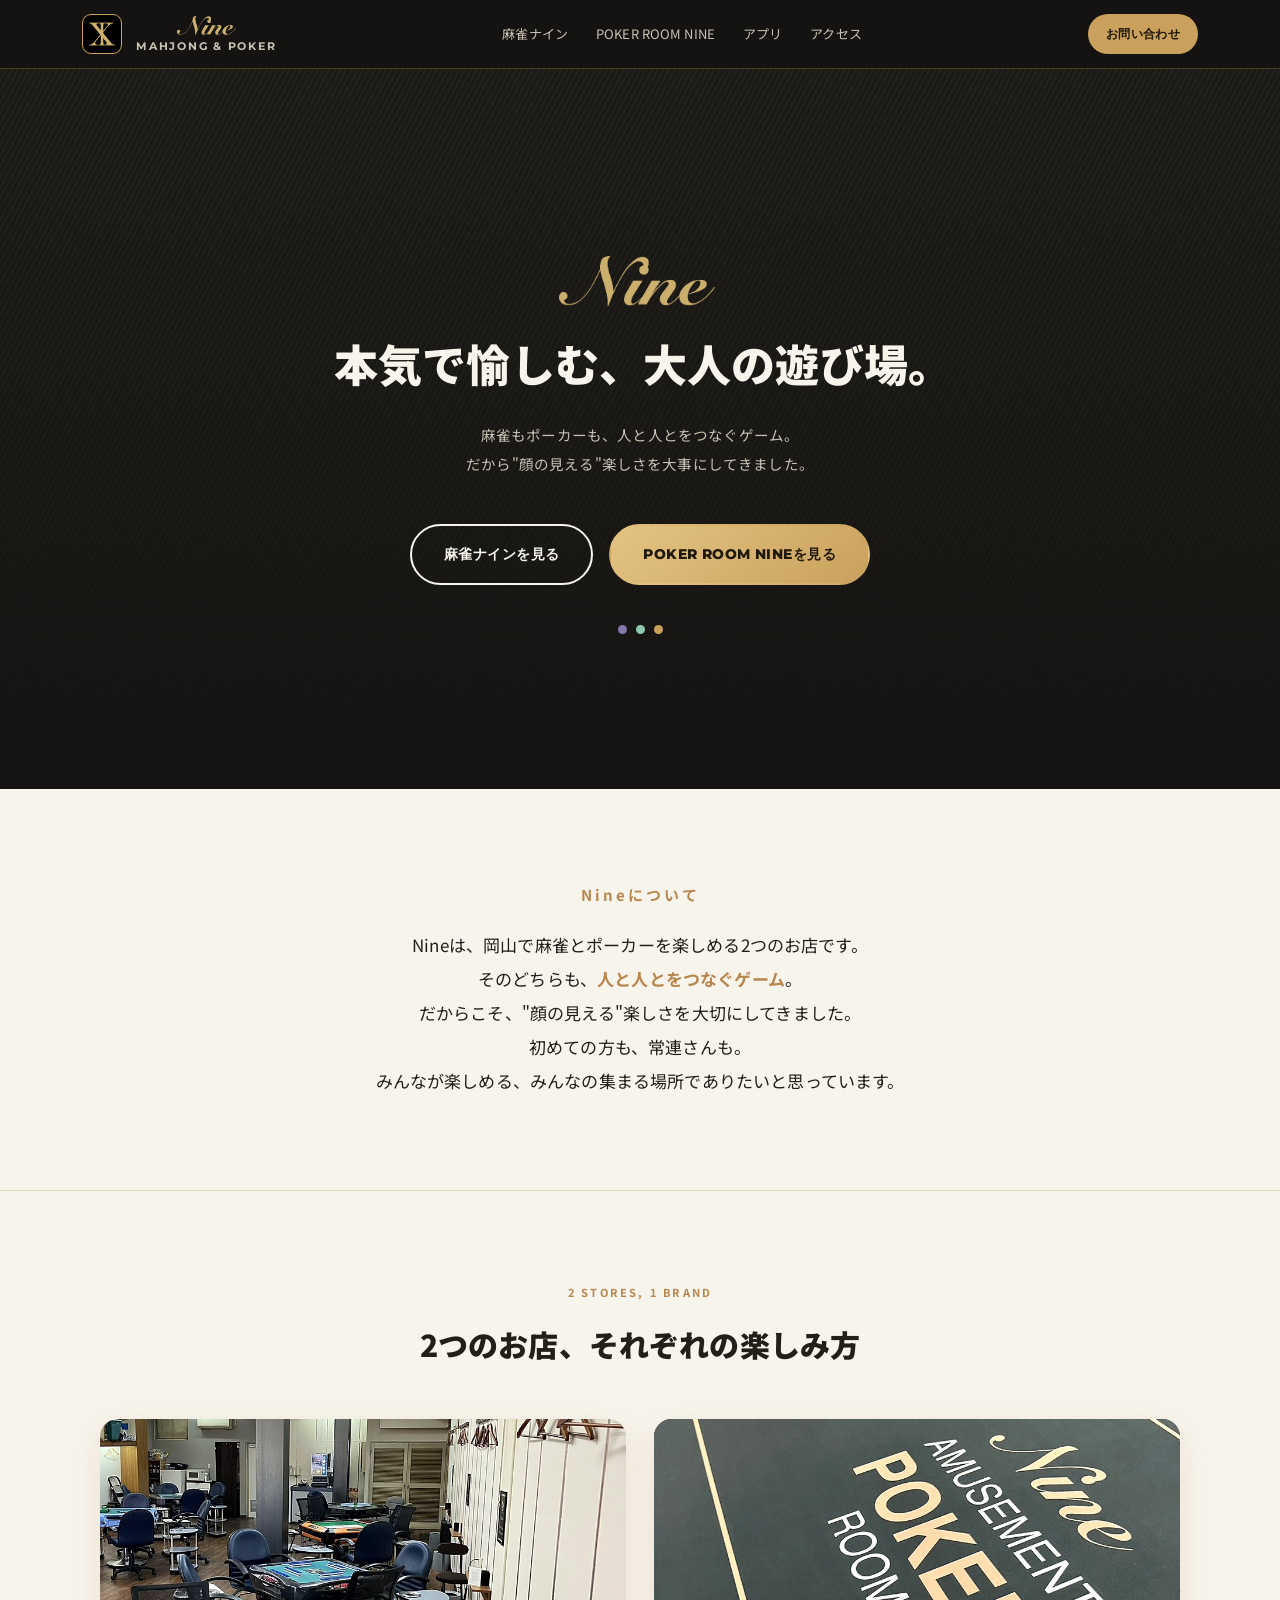
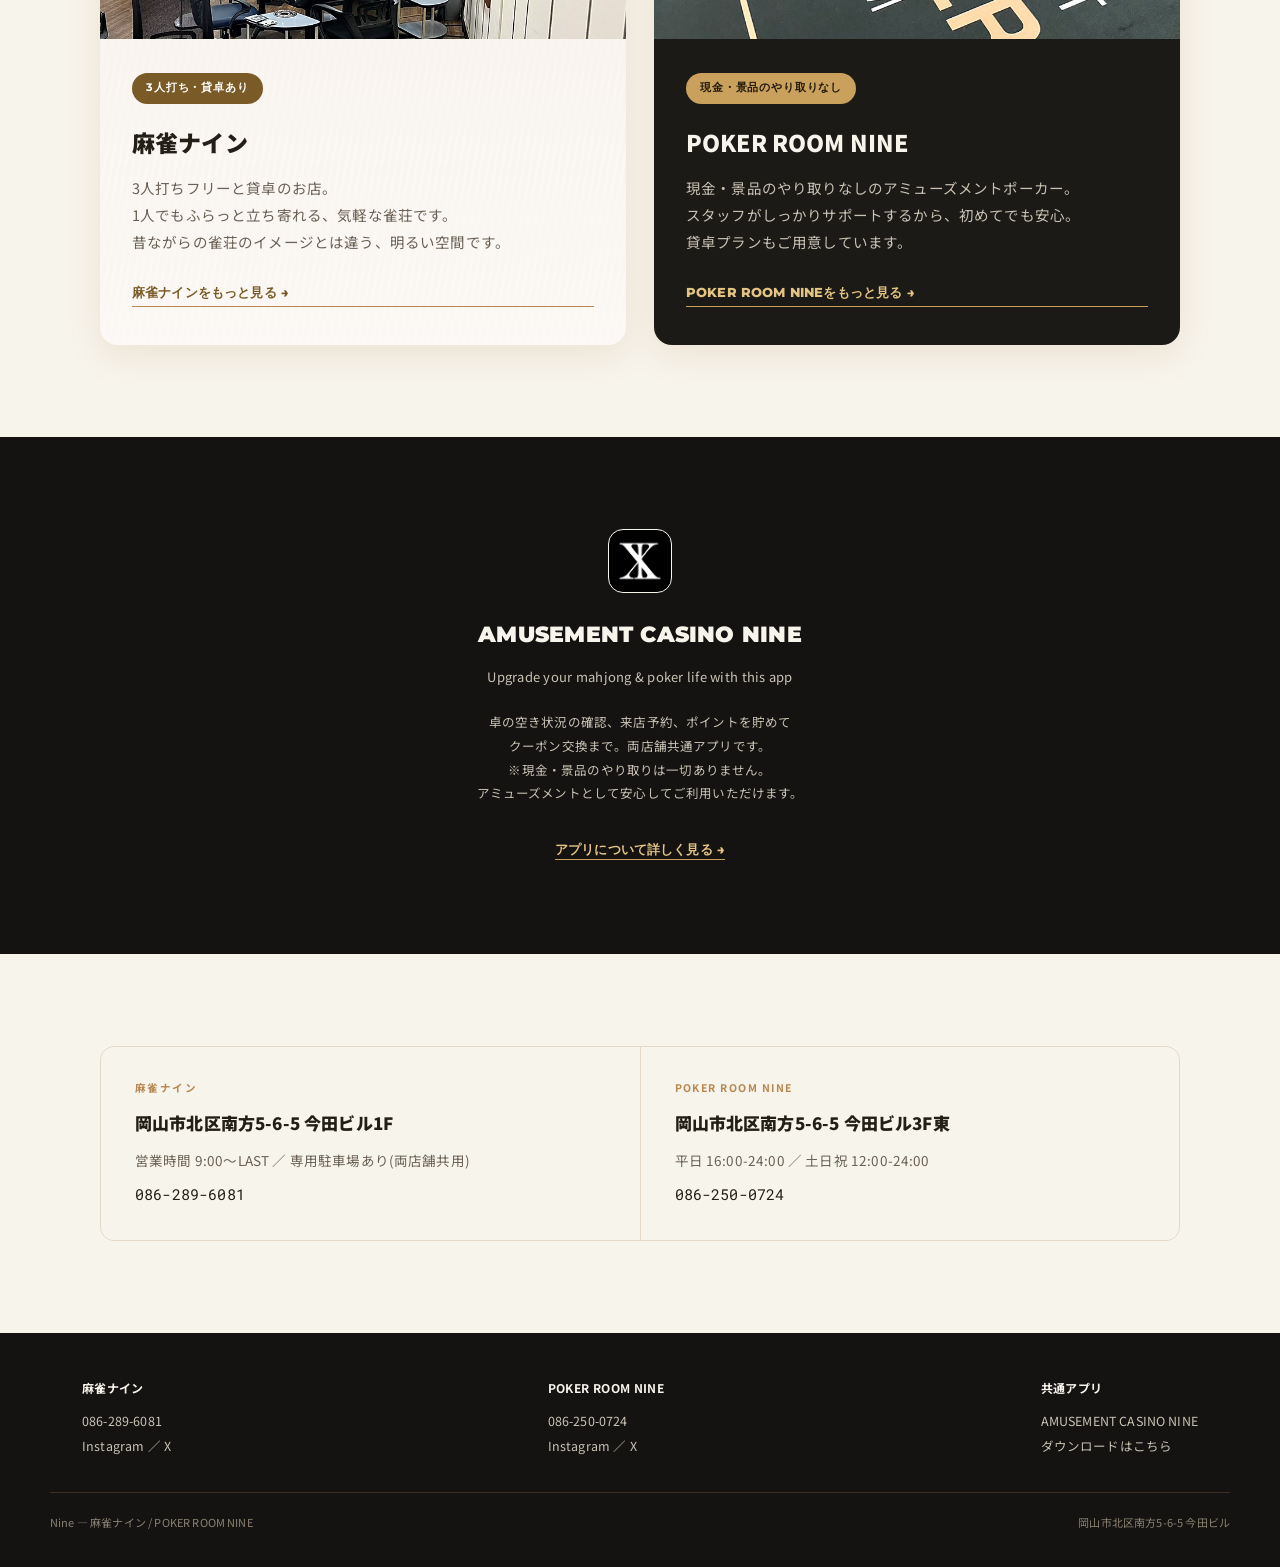
==== index.html @ 059d77e4 "Revert mobile header to edge-anchored layout (logo left, toggle right) Centering the wordmark made t" ====
<!DOCTYPE html>
<html lang="ja">
<head>
<meta charset="UTF-8">
<meta name="viewport" content="width=device-width, initial-scale=1.0">
<title>POKER ROOM NINE / 麻雀ナイン | 岡山のアミューズメントポーカー&amp;フリー雀荘 Nine</title>
<meta name="description" content="岡山市にある「POKER ROOM NINE」と「麻雀ナイン」の公式サイト。現金・景品のやり取りが一切ない健全なアミューズメント店で、初心者から経験者まで安心して楽しめます。">
<script>if ("scrollRestoration" in history) { history.scrollRestoration = "manual"; } const __resetScroll = () => window.scrollTo(0,0); __resetScroll(); window.addEventListener("load", __resetScroll); setTimeout(__resetScroll, 50); setTimeout(__resetScroll, 250); setTimeout(__resetScroll, 600);</script>
<link rel="preconnect" href="https://fonts.googleapis.com">
<link rel="preconnect" href="https://fonts.gstatic.com" crossorigin>
<link href="https://fonts.googleapis.com/css2?family=Montserrat:wght@500;700;800;900&family=Noto+Sans+JP:wght@400;500;700;900&family=Roboto+Mono:wght@400;500;700&display=swap" rel="stylesheet">

<style>
  :root{
    --ink:#141311; --ink2:#1c1a17; --ink3:#242019;
    --gold:#c9a15c; --gold-2:#e4c483;
    --paper:#f7f4ec; --paper2:#efe8d8;
    --ink-soft:#c9c2b4; --body-ink:#241f16; --body-muted:#6b6154;
    --wood:#b8874f; --wood-light:#e7d3b2;
    --line:#e2dac4;
    --purple:#8478ab; --mint:#8fc7b0;
  }
  *{ box-sizing:border-box; }
  html,body{ margin:0; padding:0; line-break:strict; }
  /* Motion Prompt #093 · MIT License (c) 2026 Shohei Ohtaki · https://showheyohtaki.github.io/motion-prompt/#093 */
  html{ scroll-padding-top:90px; }
  @media (prefers-reduced-motion: no-preference){ html{ scroll-behavior:smooth; } }
  body{
    background:var(--paper); color:var(--body-ink);
    font-family:"Noto Sans JP",-apple-system,"Hiragino Sans","Yu Gothic",sans-serif;
    line-height:1.8; letter-spacing:.01em;
  }
  img,svg{ max-width:100%; }
  a{ color:inherit; }
  .wrap{ max-width:1180px; margin:0 auto; padding:0 32px; }
  ::selection{ background:var(--gold); color:#20180a; }
  :focus-visible{ outline:2px solid var(--gold); outline-offset:3px; }

  @media (prefers-reduced-motion: no-preference){
    .reveal{ opacity:0; transform:translateY(18px); transition:opacity .7s ease, transform .7s ease; }
    .reveal.in{ opacity:1; transform:none; }
  }

  /* ---------------- nav ---------------- */
  .nav{
    position:sticky; top:0; z-index:20; background:var(--ink); color:var(--paper);
    border-bottom:1px solid rgba(201,161,92,.28);
  }
  .nav .wrap{ display:flex; align-items:center; justify-content:space-between; padding:14px 32px; }
  .nav .logo{ display:flex; align-items:center; gap:14px; text-decoration:none; }
  .nav .icon-badge{
    width:40px; height:40px; border-radius:9px; background:#000; border:1px solid var(--gold);
    padding:3px; display:flex; align-items:center; justify-content:center; flex:none;
  }
  .nav .icon-badge img{ width:100%; height:100%; object-fit:contain; display:block; }
  .nav .wordstack{ display:flex; flex-direction:column; align-items:center; line-height:1.05; gap:6px; }
  .nav .wordstack img{ height:19px; width:auto; display:block; }
  .nav .wordstack .tagline{ font-family:"Montserrat",sans-serif; font-weight:700; font-size:11px; letter-spacing:.16em; color:var(--ink-soft); }
  .nav .links{ display:flex; align-items:center; gap:28px; font-size:13px; letter-spacing:.01em; }
  .nav .links a{ text-decoration:none; color:var(--ink-soft); }
  .nav .links a:hover{ color:var(--paper); }
  .links-cta-mobile{ display:none; }
  .nav .cta{
    font-family:"Montserrat",sans-serif; font-weight:800; font-size:12px; letter-spacing:.03em;
    background:var(--gold); color:#20180a; padding:9px 18px; border-radius:999px; text-decoration:none;
  }
  /* Motion Prompt #065 · MIT License (c) 2026 Shohei Ohtaki · https://showheyohtaki.github.io/motion-prompt/#065 */
  .menu-toggle{
    display:none; flex-direction:column; justify-content:center; align-items:center; gap:5px;
    width:30px; height:30px; padding:0; border:0; background:none; cursor:pointer; flex:none; color:var(--paper);
  }
  .menu-toggle span{
    display:block; width:22px; height:2px; background:currentColor; border-radius:2px;
    transition:transform .3s cubic-bezier(.65,.05,.36,1), opacity .3s cubic-bezier(.65,.05,.36,1);
  }
  .nav.open .menu-toggle span:nth-child(1){ transform:translateY(7px) rotate(45deg); }
  .nav.open .menu-toggle span:nth-child(2){ opacity:0; }
  .nav.open .menu-toggle span:nth-child(3){ transform:translateY(-7px) rotate(-45deg); }

  /* Motion Prompt #085 · MIT License (c) 2026 Shohei Ohtaki · https://showheyohtaki.github.io/motion-prompt/#085 */
  .ripple{ position:relative; overflow:hidden; }
  .ripple-circle{
    position:absolute; border-radius:50%; background:rgba(255,255,255,.45);
    transform:scale(0); opacity:1; pointer-events:none;
    animation:ripple-anim .6s cubic-bezier(.215,.61,.355,1) forwards;
  }
  @keyframes ripple-anim{ to{ transform:scale(1); opacity:0; } }
  @media (prefers-reduced-motion: reduce){ .ripple-circle{ display:none; } }
  @media (max-width:860px){
    .menu-toggle{ display:flex; }
    .nav .links{
      display:flex; flex-direction:column; align-items:stretch; gap:0;
      position:absolute; top:100%; left:0; right:0; background:var(--ink2);
      max-height:0; overflow:hidden;
      transition:max-height .3s cubic-bezier(.65,.05,.36,1);
    }
    .nav .links a{ padding:16px 32px; border-top:1px solid rgba(247,244,236,.08); }
      .links-cta-mobile{ display:block; color:var(--gold-2); font-weight:700; }
    .nav.open .links{ max-height:320px; }
    .nav-cta{ display:none; }
  }

  /* ---------------- hero ---------------- */
  .hero{
    position:relative; overflow:hidden;
    background:
      linear-gradient(180deg,rgba(20,19,17,.15) 0%,rgba(20,19,17,.55) 55%,rgba(20,19,17,.96) 100%),
      repeating-linear-gradient(118deg,#26241f 0 2px,#1d1b17 2px 5px);
    color:var(--paper); text-align:center;
    padding:min(16vw,132px) 32px min(11vw,100px);
    min-height:80vh; display:flex; flex-direction:column; align-items:center; justify-content:center;
  }
  .hero .photo-note{
    position:absolute; inset:0; display:flex; align-items:center; justify-content:center;
    font-size:12px; color:rgba(247,244,236,.28); letter-spacing:.03em; text-align:center; padding:20px; pointer-events:none;
  }
  .hero .inner{ position:relative; z-index:1; width:100%; max-width:640px; margin:0 auto; text-align:center; }
  .hero .script{ height:50px; width:auto; display:block; margin:0 auto 28px; transform:translateX(-3px); }
  .hero h1{
    font-family:"Noto Sans JP",sans-serif; font-weight:900; font-size:clamp(26px,4.4vw,44px);
    line-height:1.35; margin:0 0 26px; text-align:center; text-wrap:balance; transform:translateX(3px);
  }
  .hero .sub{ font-size:14.5px; color:var(--ink-soft); max-width:28em; margin:0 auto 46px; line-height:2; }
  .hero .cta-row{ display:flex; gap:16px; justify-content:center; flex-wrap:wrap; }
  .btn{
    font-family:"Montserrat",sans-serif; font-weight:800; font-size:14px; letter-spacing:.03em;
    padding:16px 32px; border-radius:999px; text-decoration:none; display:inline-block; border:2px solid transparent;
  }
  .btn.gold{ background:linear-gradient(140deg,var(--gold-2),var(--gold)); color:#20180a; }
  .btn.outline-dark{ border-color:var(--paper); color:var(--paper); }
  .hero .chiphint{ display:flex; gap:9px; justify-content:center; margin-top:40px; }
  .hero .chiphint i{ width:9px; height:9px; border-radius:50%; display:inline-block; }

  /* ---------------- story ---------------- */
  .story{ padding:min(11vw,92px) 32px; text-align:center; border-bottom:1px solid var(--line); }
  .story .eyebrow{
    font-size:15px; letter-spacing:.2em; color:var(--wood); font-weight:700; margin-bottom:20px;
  }
  .story p{ max-width:38em; margin:0 auto; font-size:17px; line-height:2; color:var(--body-ink); }
  .story p b{ color:var(--wood); font-weight:700; }

  /* ---------------- store cards ---------------- */
  .stores{ padding:min(11vw,92px) 32px; }
  .stores .heading{ text-align:center; margin-bottom:48px; }
  .stores .heading .eyebrow{ font-size:11px; letter-spacing:.2em; text-transform:uppercase; color:var(--wood); font-weight:700; margin-bottom:14px; }
  .stores .heading h2{ font-family:"Noto Sans JP",sans-serif; font-weight:900; font-size:clamp(22px,3vw,30px); margin:0; }
  .stores .grid{ max-width:1080px; margin:0 auto; display:grid; grid-template-columns:1fr 1fr; gap:28px; }

  .store-card{ border-radius:18px; overflow:hidden; display:flex; flex-direction:column; box-shadow:0 10px 32px rgba(184,135,79,.16); scroll-margin-top:90px; }
  .store-card .ph{
    height:220px; display:flex; align-items:center; justify-content:center; text-align:center; padding:20px;
    font-size:12px; letter-spacing:.02em;
  }
  .store-card .ph-img{ height:220px; width:100%; object-fit:cover; display:block; }
  .store-card .body{ padding:34px 32px 38px; flex:1; display:flex; flex-direction:column; }
  .store-card .tag{
    display:inline-flex; align-self:flex-start; align-items:center; gap:6px; font-family:"Montserrat",sans-serif;
    font-weight:700; font-size:10.5px; letter-spacing:.08em; padding:6px 14px; border-radius:999px; margin-bottom:18px;
  }
  .store-card h3{ font-family:"Noto Sans JP",sans-serif; font-weight:900; font-size:23px; margin:0 0 12px; }
  .store-card p.desc{ font-size:14.5px; line-height:1.85; margin:0 0 26px; flex:1; }
  .store-card .cta{ font-family:"Montserrat",sans-serif; font-weight:800; font-size:12.5px; text-decoration:none; display:inline-flex; align-items:center; gap:6px; }

  .store-card.poker{ background:var(--ink2); color:var(--ink-soft); }
  .store-card.poker .ph{ background:repeating-linear-gradient(120deg,#221f1a 0 2px,#1b1815 2px 5px); color:rgba(247,244,236,.4); border-bottom:1px solid rgba(201,161,92,.2); }
  .store-card.poker .tag{ background:var(--gold); color:#20180a; }
  .store-card.poker h3{ color:var(--paper); }
  .store-card.poker .cta{ color:var(--gold-2); border-bottom:1px solid var(--gold); padding-bottom:2px; }

  .store-card.mahjong{
    background:
      linear-gradient(180deg,rgba(255,255,255,.88),rgba(255,255,255,.94)),
      repeating-linear-gradient(100deg,#c99a63 0 3px,#b8874f 3px 7px);
    color:var(--body-muted);
  }
  .store-card.mahjong .ph{ background:rgba(255,255,255,.5); color:#8a7550; border-bottom:1px solid rgba(184,135,79,.3); }
  .store-card.mahjong .tag{ background:#7a5a26; color:#fff; }
  .store-card.mahjong h3{ color:var(--body-ink); }
  .store-card.mahjong .cta{ color:#7a5a26; border-bottom:1px solid var(--wood); padding-bottom:2px; }

  @media (max-width:760px){ .stores .grid{ grid-template-columns:1fr; } }
  @media (max-width:480px){
    .stores{ padding-left:16px; padding-right:16px; }
    .store-card .body{ padding-left:20px; padding-right:20px; }
  }

  /* ---------------- app ---------------- */
  .app{ background:var(--ink); color:var(--paper); padding:min(11vw,92px) 32px; text-align:center; }
  .app .icon-badge{
    width:64px; height:64px; margin:0 auto 22px; border-radius:15px; background:#000; border:1px solid var(--paper);
    padding:6px; display:flex; align-items:center; justify-content:center;
  }
  .app .icon-badge img{ width:100%; height:100%; object-fit:contain; display:block; }
  .app h2{ font-family:"Montserrat",sans-serif; font-weight:900; font-size:22px; letter-spacing:.01em; margin:0 0 10px; }
  .app .tagline{ font-size:13px; color:var(--ink-soft); letter-spacing:.02em; margin:0 0 22px; }
  .app .note{ font-size:12.5px; color:var(--ink-soft); max-width:30em; margin:0 auto 28px; line-height:1.9; }
  .app .cta{
    font-family:"Montserrat",sans-serif; font-weight:800; font-size:12.5px; color:var(--gold-2);
    text-decoration:none; border-bottom:1px solid var(--gold); padding-bottom:2px;
  }

  /* ---------------- access ---------------- */
  .access{ padding:min(11vw,92px) 32px; }
  .access .grid{ max-width:1080px; margin:0 auto; display:grid; grid-template-columns:1fr 1fr; gap:1px; background:var(--line); border:1px solid var(--line); border-radius:14px; overflow:hidden; }
  .access .cell{ background:var(--paper); padding:32px 34px; }
  .access .cell .eyebrow{ font-size:10.5px; letter-spacing:.14em; text-transform:uppercase; color:var(--wood); font-weight:700; margin-bottom:10px; }
  .access .cell h3{ font-family:"Noto Sans JP",sans-serif; font-weight:900; font-size:17px; margin:0 0 10px; }
  .access .cell p{ font-size:13.5px; color:var(--body-muted); margin:0; }
  .access .cell .tel{ font-family:"Roboto Mono",monospace; font-size:15px; color:var(--body-ink); margin-top:8px; display:block; text-decoration:none; }
  @media (max-width:760px){ .access .grid{ grid-template-columns:1fr; } }

  /* ---------------- footer ---------------- */
  .site-footer{ background:var(--ink); color:var(--ink-soft); padding:44px 32px 34px; }
  .site-footer .wrap{ display:flex; justify-content:space-between; flex-wrap:wrap; gap:24px; }
  .site-footer .col b{ display:block; color:var(--paper); font-size:12px; letter-spacing:.03em; margin-bottom:10px; }
  .site-footer .col div{ font-size:12.5px; line-height:2; }
  .site-footer a{ text-decoration:none; }
  .site-footer a:hover{ color:var(--paper); }
  .site-footer .bottom{
    max-width:1180px; margin:34px auto 0; padding-top:20px; border-top:1px solid rgba(201,161,92,.2);
    font-size:11px; color:#8a8271; display:flex; justify-content:space-between; flex-wrap:wrap; gap:8px;
  }
.br-mobile{ display:none; }
@media (max-width:640px){
  .br-pc{ display:none; }
  .br-mobile{ display:inline; }
}
</style>
</head>
<body>

<nav class="nav">
  <div class="wrap">
    <a class="logo" href="#top">
      <div class="icon-badge"><img src="[data-uri]" alt="Nine アイコン"></div>
      <div class="wordstack"><img src="[data-uri]" alt="Nine"><span class="tagline">MAHJONG &amp; POKER</span></div>
    </a>
    <div class="links">
      <a href="mahjong.html">麻雀ナイン</a>
      <a href="poker.html">POKER ROOM NINE</a>
      <a href="app.html">アプリ</a>
      <a href="#access">アクセス</a>
      <a class="links-cta-mobile" href="#footer">お問い合わせ</a>

    </div>
    <button class="menu-toggle" type="button" aria-label="メニュー" aria-expanded="false"><span></span><span></span><span></span></button>
    <a class="nav-cta cta ripple" href="#footer" style="font-family:'Montserrat',sans-serif;font-weight:800;font-size:12px;letter-spacing:.03em;background:var(--gold);color:#20180a;padding:9px 18px;border-radius:999px;text-decoration:none;">お問い合わせ</a>
  </div>
</nav>

<header class="hero" id="top">
  <div class="inner">
    <img class="script" src="[data-uri]" alt="Nine">
    <h1>本気で愉しむ、大人の遊び場。</h1>
    <p class="sub">麻雀もポーカーも、人と人とをつなぐゲーム。<br class="br-mobile"><br class="br-pc">だから"顔の見える"楽しさを大事にしてきました。</p>
    <div class="cta-row">
      <a class="btn outline-dark" href="#store-mahjong">麻雀ナインを見る</a>
      <a class="btn gold" href="#store-poker">POKER ROOM NINEを見る</a>
    </div>
    <div class="chiphint" aria-hidden="true">
      <i style="background:var(--purple)"></i><i style="background:var(--mint)"></i><i style="background:var(--gold)"></i>
    </div>
  </div>
</header>

<section class="story reveal">
  <div class="wrap">
    <div class="eyebrow">Nineについて</div>
    <p>Nineは、岡山で麻雀とポーカーを楽しめる2つのお店です。<br class="br-mobile"><br class="br-pc">
    そのどちらも、<br class="br-mobile"><b>人と人とをつなぐゲーム</b>。<br class="br-pc">
    だからこそ、"顔の見える"<br class="br-mobile">楽しさを大切にしてきました。<br class="br-mobile"><br class="br-pc">
    初めての方も、常連さんも。<br class="br-mobile"><br class="br-pc">
    みんなが楽しめる、みんなの集まる場所でありたいと<br class="br-mobile">思っています。</p>
  </div>
</section>

<section class="stores" id="stores">
  <div class="wrap">
    <div class="heading reveal">
      <div class="eyebrow">2 Stores, 1 Brand</div>
      <h2>2つのお店、それぞれの楽しみ方</h2>
    </div>
    <div class="grid">
      <div class="store-card mahjong reveal" id="store-mahjong">
        <img class="ph-img" src="img/card-mahjong.jpg" alt="麻雀ナイン店内、木目床と白壁の様子">
        <div class="body">
          <span class="tag">3人打ち・貸卓あり</span>
          <h3>麻雀ナイン</h3>
          <p class="desc">3人打ちフリーと貸卓のお店。<br class="br-mobile"><br class="br-pc">1人でもふらっと立ち寄れる、気軽な雀荘です。<br class="br-mobile"><br class="br-pc">昔ながらの雀荘のイメージとは違う、明るい空間です。</p>
          <a class="cta" href="mahjong.html">麻雀ナインをもっと見る →</a>
        </div>
      </div>
      <div class="store-card poker reveal" id="store-poker">
        <img class="ph-img" src="img/card-poker.jpg" alt="POKER ROOM NINE、黒フェルトのポーカーテーブル">
        <div class="body">
          <span class="tag">現金・景品のやり取りなし</span>
          <h3>POKER ROOM NINE</h3>
          <p class="desc">現金・景品のやり取りなしのアミューズメントポーカー。<br class="br-mobile"><br class="br-pc">スタッフがしっかりサポートするから、初めてでも安心。<br class="br-mobile"><br class="br-pc">貸卓プランもご用意しています。</p>
          <a class="cta" href="poker.html">POKER ROOM NINEをもっと見る →</a>
        </div>
      </div>
    </div>
  </div>
</section>

<section class="app reveal" id="app">
  <div class="wrap">
    <div class="icon-badge"><img src="[data-uri]" alt="Nine アイコン"></div>
    <h2>AMUSEMENT CASINO NINE</h2>
    <p class="tagline">Upgrade your mahjong &amp; poker life with this app</p>
    <p class="note">卓の空き状況の確認、来店予約、ポイントを貯めて<br class="br-pc">クーポン交換まで。<br class="br-mobile">両店舗共通アプリです。<br class="br-mobile"><br class="br-pc">※現金・景品のやり取りは一切ありません。<br class="br-mobile"><br class="br-pc">アミューズメントとして安心してご利用いただけます。</p>
    <a class="cta" href="app.html">アプリについて詳しく見る →</a>
  </div>
</section>

<section class="access reveal" id="access">
  <div class="wrap">
    <div class="grid">
      <div class="cell">
        <div class="eyebrow">麻雀ナイン</div>
        <h3>岡山市北区南方5-6-5 今田ビル1F</h3>
        <p>営業時間 9:00〜LAST ／ 専用駐車場あり(両店舗共用)</p>
        <a class="tel" href="tel:0862896081">086-289-6081</a>
      </div>
      <div class="cell">
        <div class="eyebrow">POKER ROOM NINE</div>
        <h3>岡山市北区南方5-6-5 今田ビル3F東</h3>
        <p>平日 16:00-24:00 ／ 土日祝 12:00-24:00</p>
        <a class="tel" href="tel:0862500724">086-250-0724</a>
      </div>
    </div>
  </div>
</section>

<footer class="site-footer" id="footer">
  <div class="wrap">
    <div class="col">
      <b>麻雀ナイン</b>
      <div><a href="tel:0862896081">086-289-6081</a></div>
      <div><a href="https://www.instagram.com/mahjong_nine/">Instagram</a> ／ <a href="https://x.com/mahjong_nine">X</a></div>
    </div>
    <div class="col">
      <b>POKER ROOM NINE</b>
      <div><a href="tel:0862500724">086-250-0724</a></div>
      <div><a href="https://www.instagram.com/poker_room_nine/">Instagram</a> ／ <a href="https://x.com/poker_room_9">X</a></div>
    </div>
    <div class="col">
      <b>共通アプリ</b>
      <div>AMUSEMENT CASINO NINE</div>
      <div><a href="app.html">ダウンロードはこちら</a></div>
    </div>
  </div>
  <div class="bottom">
    <div>Nine — 麻雀ナイン / POKER ROOM NINE</div>
    <div>岡山市北区南方5-6-5 今田ビル</div>
  </div>
</footer>

<script>
  if (window.matchMedia('(prefers-reduced-motion: no-preference)').matches) {
    const io = new IntersectionObserver((entries) => {
      entries.forEach(e => { if (e.isIntersecting) e.target.classList.add('in'); });
    }, { threshold: 0.12 });
    document.querySelectorAll('.reveal').forEach(el => io.observe(el));
  } else {
    document.querySelectorAll('.reveal').forEach(el => el.classList.add('in'));
  }
</script>
<!-- Motion Prompt #065 / #085 · MIT License (c) 2026 Shohei Ohtaki · https://showheyohtaki.github.io/motion-prompt/#065 · https://showheyohtaki.github.io/motion-prompt/#085 -->
<script>
(function(){
  var nav = document.querySelector('.nav');
  var toggle = document.querySelector('.menu-toggle');
  if(nav && toggle){
    toggle.addEventListener('click', function(){
      var open = nav.classList.toggle('open');
      toggle.setAttribute('aria-expanded', open ? 'true' : 'false');
    });
    nav.querySelectorAll('.links a').forEach(function(a){
      a.addEventListener('click', function(){
        nav.classList.remove('open');
        toggle.setAttribute('aria-expanded', 'false');
      });
    });
  }
  document.querySelectorAll('.ripple').forEach(function(btn){
    btn.addEventListener('click', function(e){
      var rect = btn.getBoundingClientRect();
      var x = e.clientX - rect.left, y = e.clientY - rect.top;
      var maxR = Math.max(
        Math.hypot(x, y), Math.hypot(rect.width - x, y),
        Math.hypot(x, rect.height - y), Math.hypot(rect.width - x, rect.height - y)
      );
      var circle = document.createElement('span');
      circle.className = 'ripple-circle';
      circle.style.width = circle.style.height = (maxR * 2) + 'px';
      circle.style.left = (x - maxR) + 'px';
      circle.style.top = (y - maxR) + 'px';
      btn.appendChild(circle);
      circle.addEventListener('animationend', function(){ circle.remove(); });
    });
  });
})();
</script>
</body>
</html>
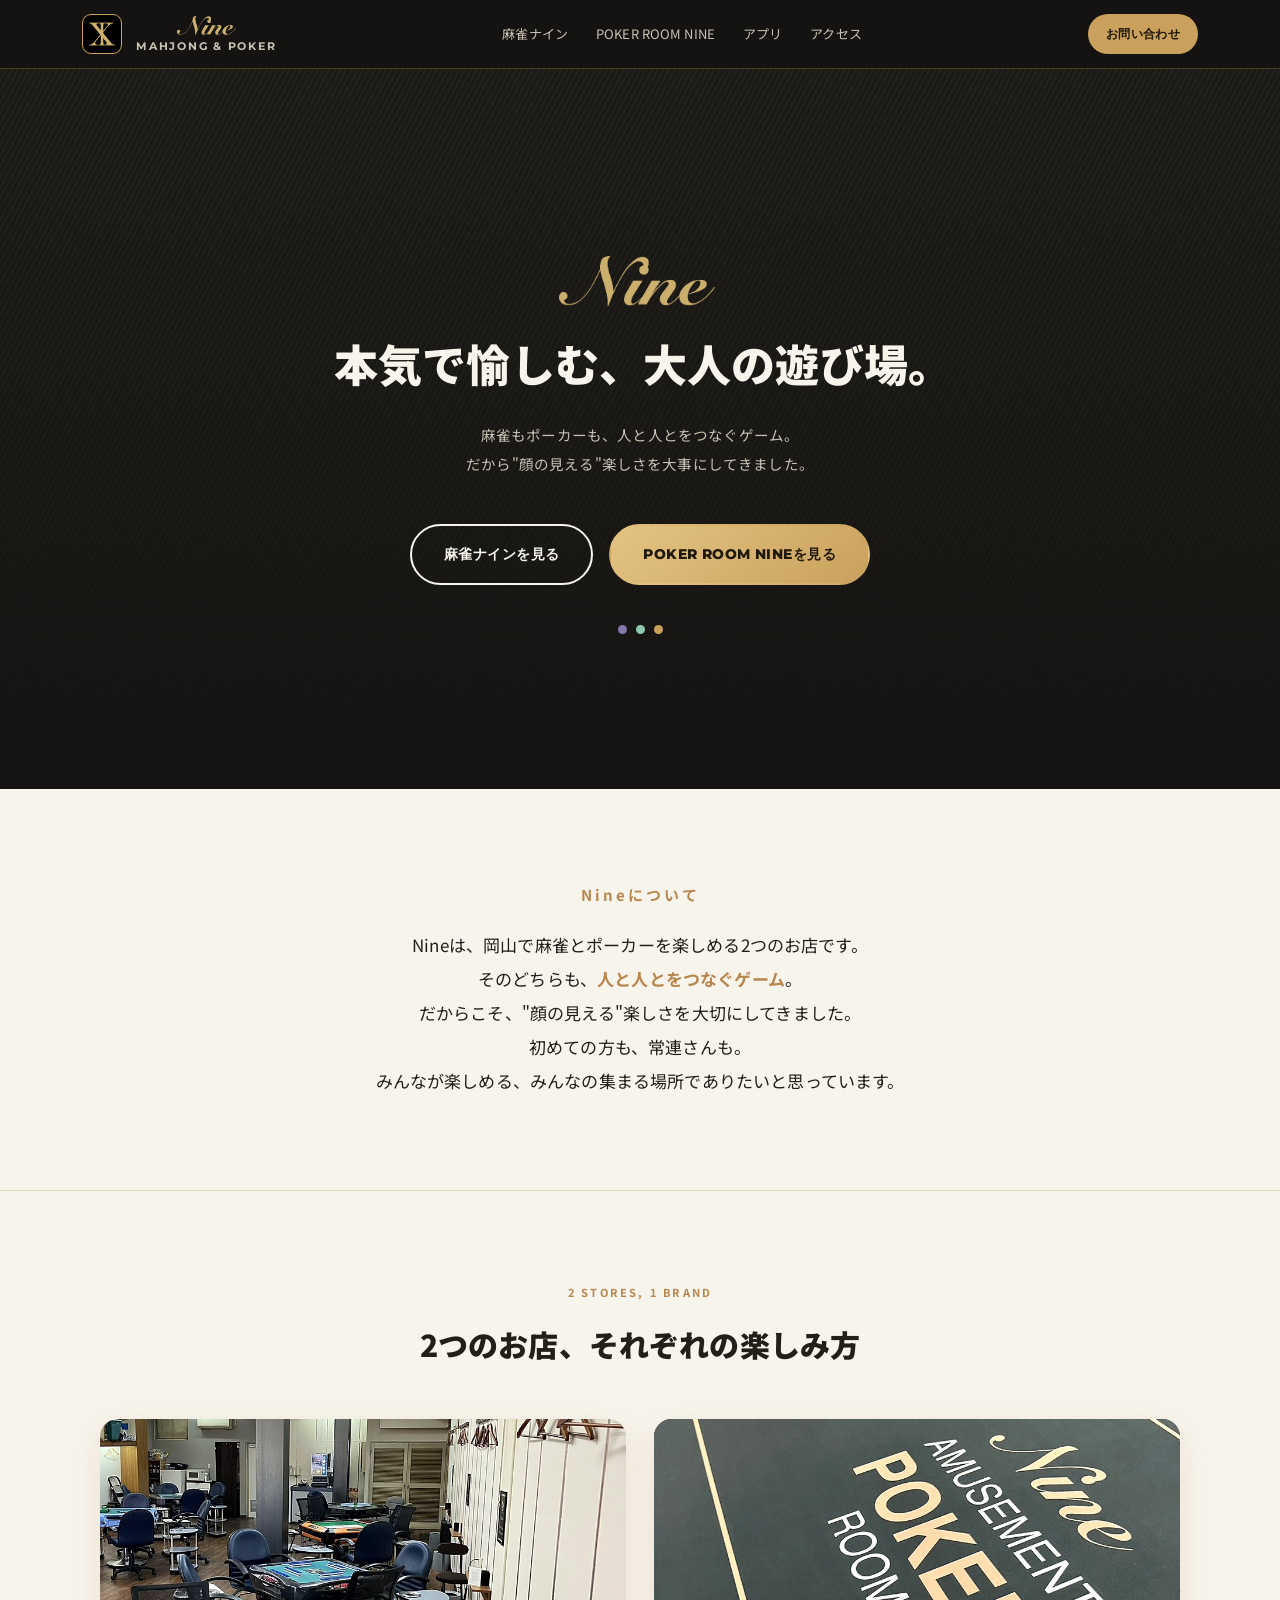
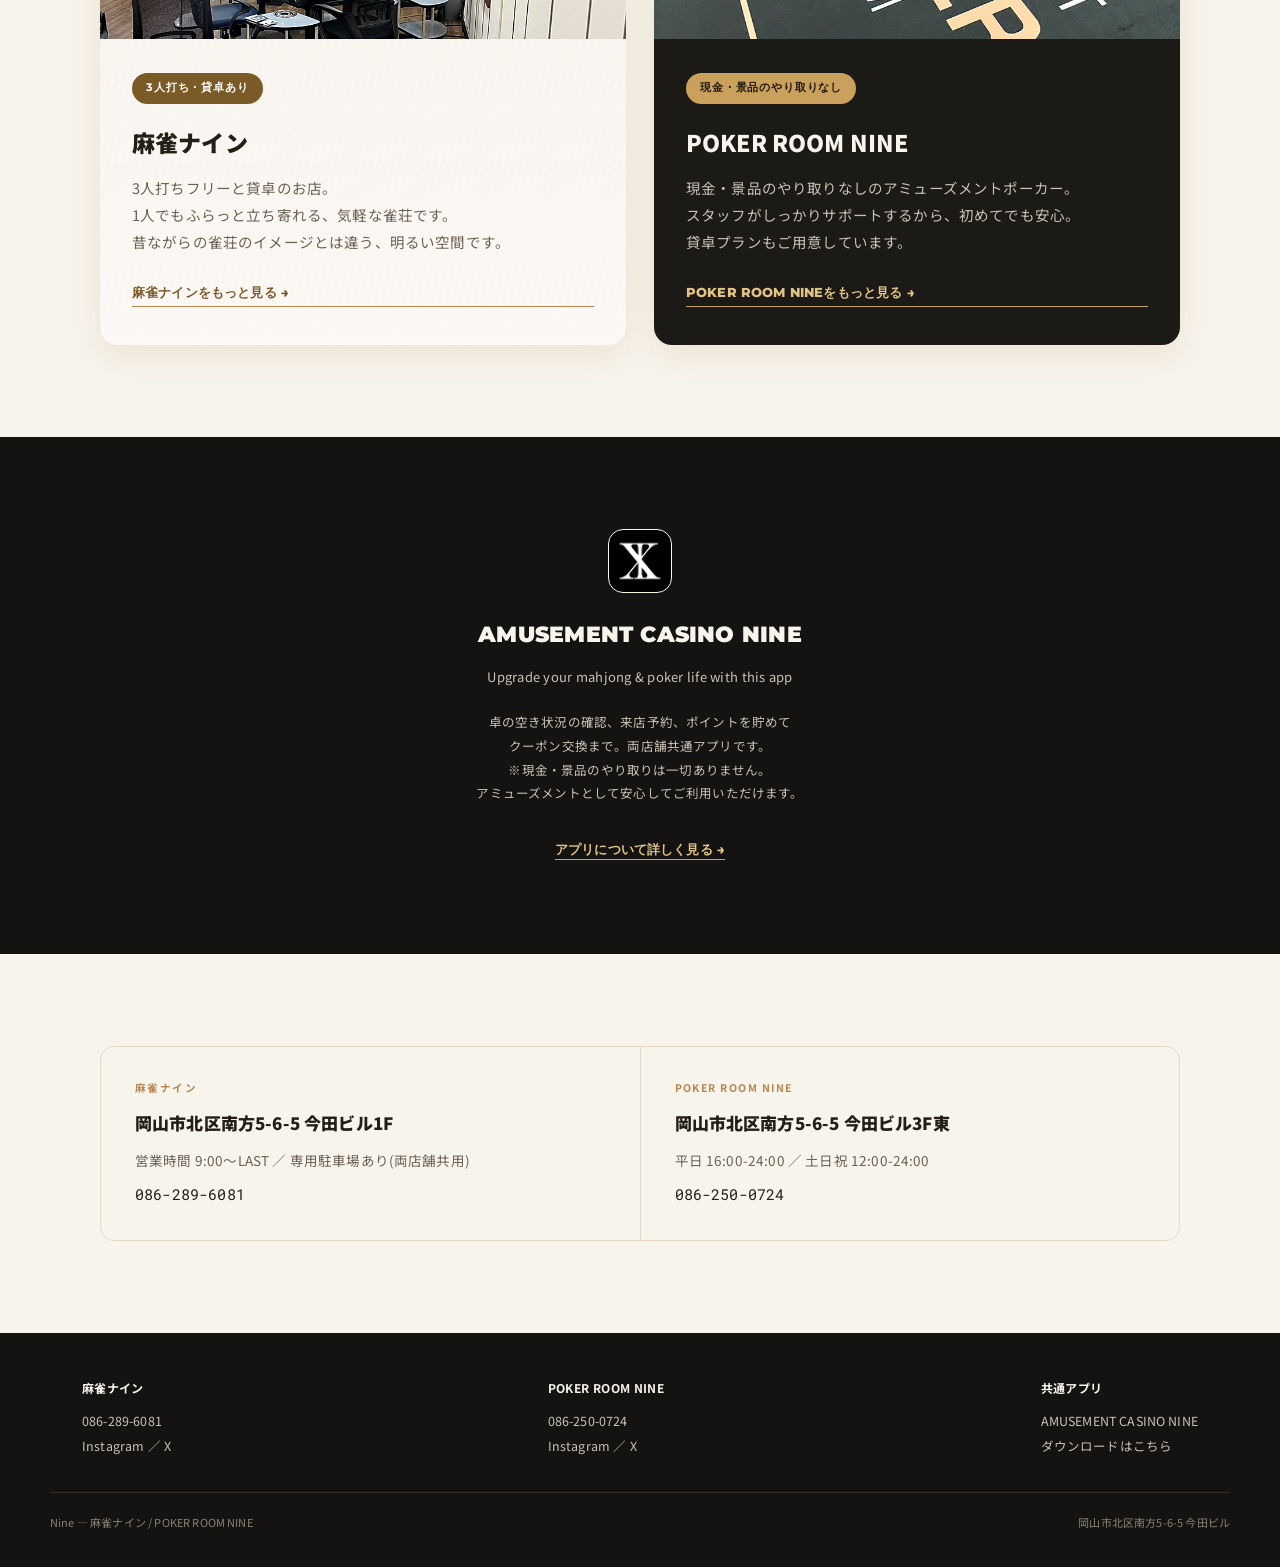
==== commit e98360d5: "Complete site-wide mobile line-break pass per Webデザイン共通ルール Apply the established br-pc/br-mobile + "" ====
--- a/index.html
+++ b/index.html
@@ -87,7 +87,11 @@
   @keyframes ripple-anim{ to{ transform:scale(1); opacity:0; } }
   @media (prefers-reduced-motion: reduce){ .ripple-circle{ display:none; } }
   @media (max-width:860px){
-    .menu-toggle{ display:flex; }
+    .nav .wrap{ display:grid; grid-template-columns:auto 1fr auto; align-items:center; column-gap:14px; }
+    .nav .logo{ display:contents; }
+    .nav .icon-badge{ grid-column:1; }
+    .nav .wordstack{ grid-column:2; justify-self:center; }
+    .menu-toggle{ display:flex; grid-column:3; }
     .nav .links{
       display:flex; flex-direction:column; align-items:stretch; gap:0;
       position:absolute; top:100%; left:0; right:0; background:var(--ink2);
@@ -252,7 +256,7 @@
   <div class="inner">
     <img class="script" src="[data-uri]" alt="Nine">
     <h1>本気で愉しむ、大人の遊び場。</h1>
-    <p class="sub">麻雀もポーカーも、人と人とをつなぐゲーム。<br class="br-mobile"><br class="br-pc">だから"顔の見える"楽しさを大事にしてきました。</p>
+    <p class="sub">麻雀もポーカーも、<br class="br-mobile">人と人とをつなぐゲーム。<br class="br-mobile"><br class="br-pc">だから"顔の見える"<br class="br-mobile">楽しさを大事にしてきました。</p>
     <div class="cta-row">
       <a class="btn outline-dark" href="#store-mahjong">麻雀ナインを見る</a>
       <a class="btn gold" href="#store-poker">POKER ROOM NINEを見る</a>
@@ -286,7 +290,7 @@
         <div class="body">
           <span class="tag">3人打ち・貸卓あり</span>
           <h3>麻雀ナイン</h3>
-          <p class="desc">3人打ちフリーと貸卓のお店。<br class="br-mobile"><br class="br-pc">1人でもふらっと立ち寄れる、気軽な雀荘です。<br class="br-mobile"><br class="br-pc">昔ながらの雀荘のイメージとは違う、明るい空間です。</p>
+          <p class="desc">3人打ちフリーと貸卓のお店。<br class="br-mobile"><br class="br-pc">1人でもふらっと立ち寄れる、<br class="br-mobile">気軽な雀荘です。<br class="br-mobile"><br class="br-pc">昔ながらの雀荘のイメージとは違う、<br class="br-mobile">明るい空間です。</p>
           <a class="cta" href="mahjong.html">麻雀ナインをもっと見る →</a>
         </div>
       </div>
@@ -295,7 +299,7 @@
         <div class="body">
           <span class="tag">現金・景品のやり取りなし</span>
           <h3>POKER ROOM NINE</h3>
-          <p class="desc">現金・景品のやり取りなしのアミューズメントポーカー。<br class="br-mobile"><br class="br-pc">スタッフがしっかりサポートするから、初めてでも安心。<br class="br-mobile"><br class="br-pc">貸卓プランもご用意しています。</p>
+          <p class="desc">現金・景品のやり取りなしの<br class="br-mobile">アミューズメントポーカー。<br class="br-mobile"><br class="br-pc">スタッフがしっかりサポートするから、<br class="br-mobile">初めてでも安心。<br class="br-mobile"><br class="br-pc">貸卓プランもご用意しています。</p>
           <a class="cta" href="poker.html">POKER ROOM NINEをもっと見る →</a>
         </div>
       </div>
@@ -308,7 +312,7 @@
     <div class="icon-badge"><img src="[data-uri]" alt="Nine アイコン"></div>
     <h2>AMUSEMENT CASINO NINE</h2>
     <p class="tagline">Upgrade your mahjong &amp; poker life with this app</p>
-    <p class="note">卓の空き状況の確認、来店予約、ポイントを貯めて<br class="br-pc">クーポン交換まで。<br class="br-mobile">両店舗共通アプリです。<br class="br-mobile"><br class="br-pc">※現金・景品のやり取りは一切ありません。<br class="br-mobile"><br class="br-pc">アミューズメントとして安心してご利用いただけます。</p>
+    <p class="note">卓の空き状況の確認、来店予約、<br class="br-mobile">ポイントを貯めて<br class="br-pc">クーポン交換まで。<br class="br-mobile">両店舗共通アプリです。<br class="br-mobile"><br class="br-pc">※現金・景品のやり取りは一切ありません。<br class="br-mobile"><br class="br-pc">アミューズメントとして<br class="br-mobile">安心してご利用いただけます。</p>
     <a class="cta" href="app.html">アプリについて詳しく見る →</a>
   </div>
 </section>
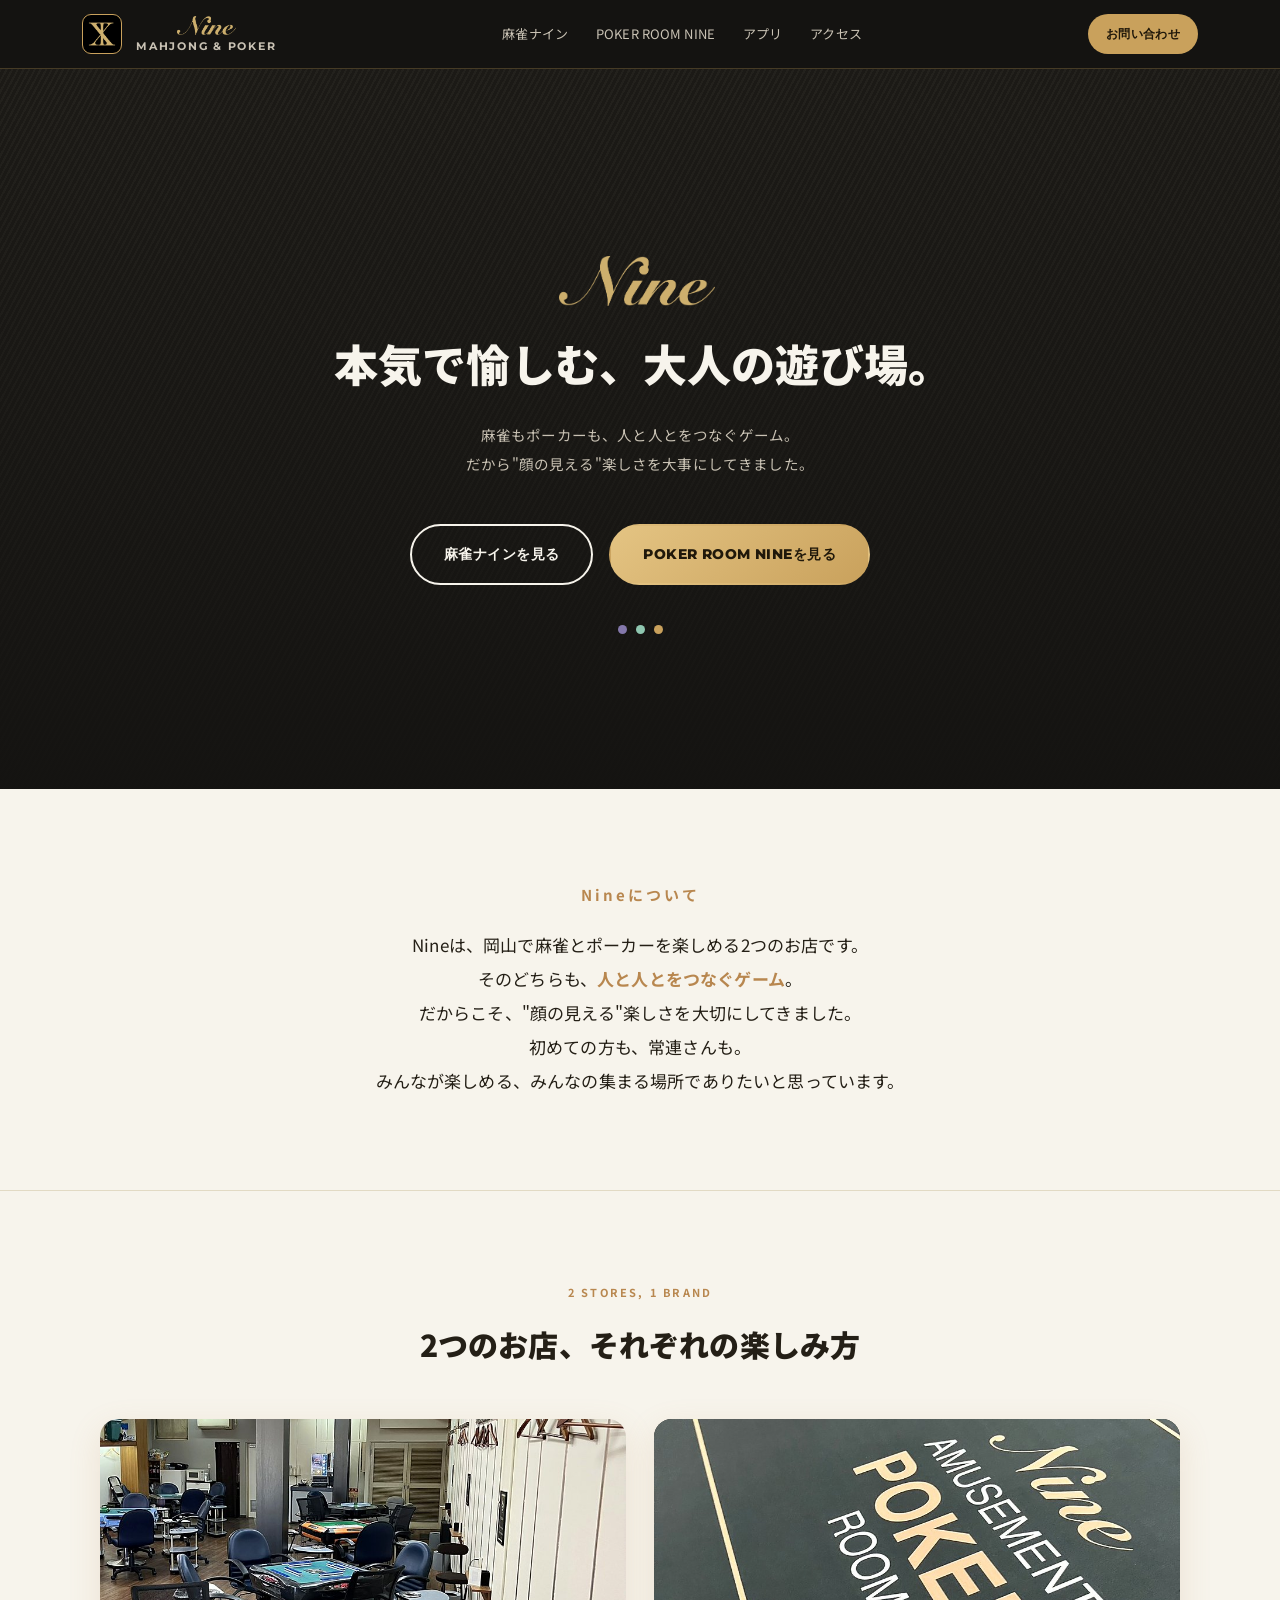
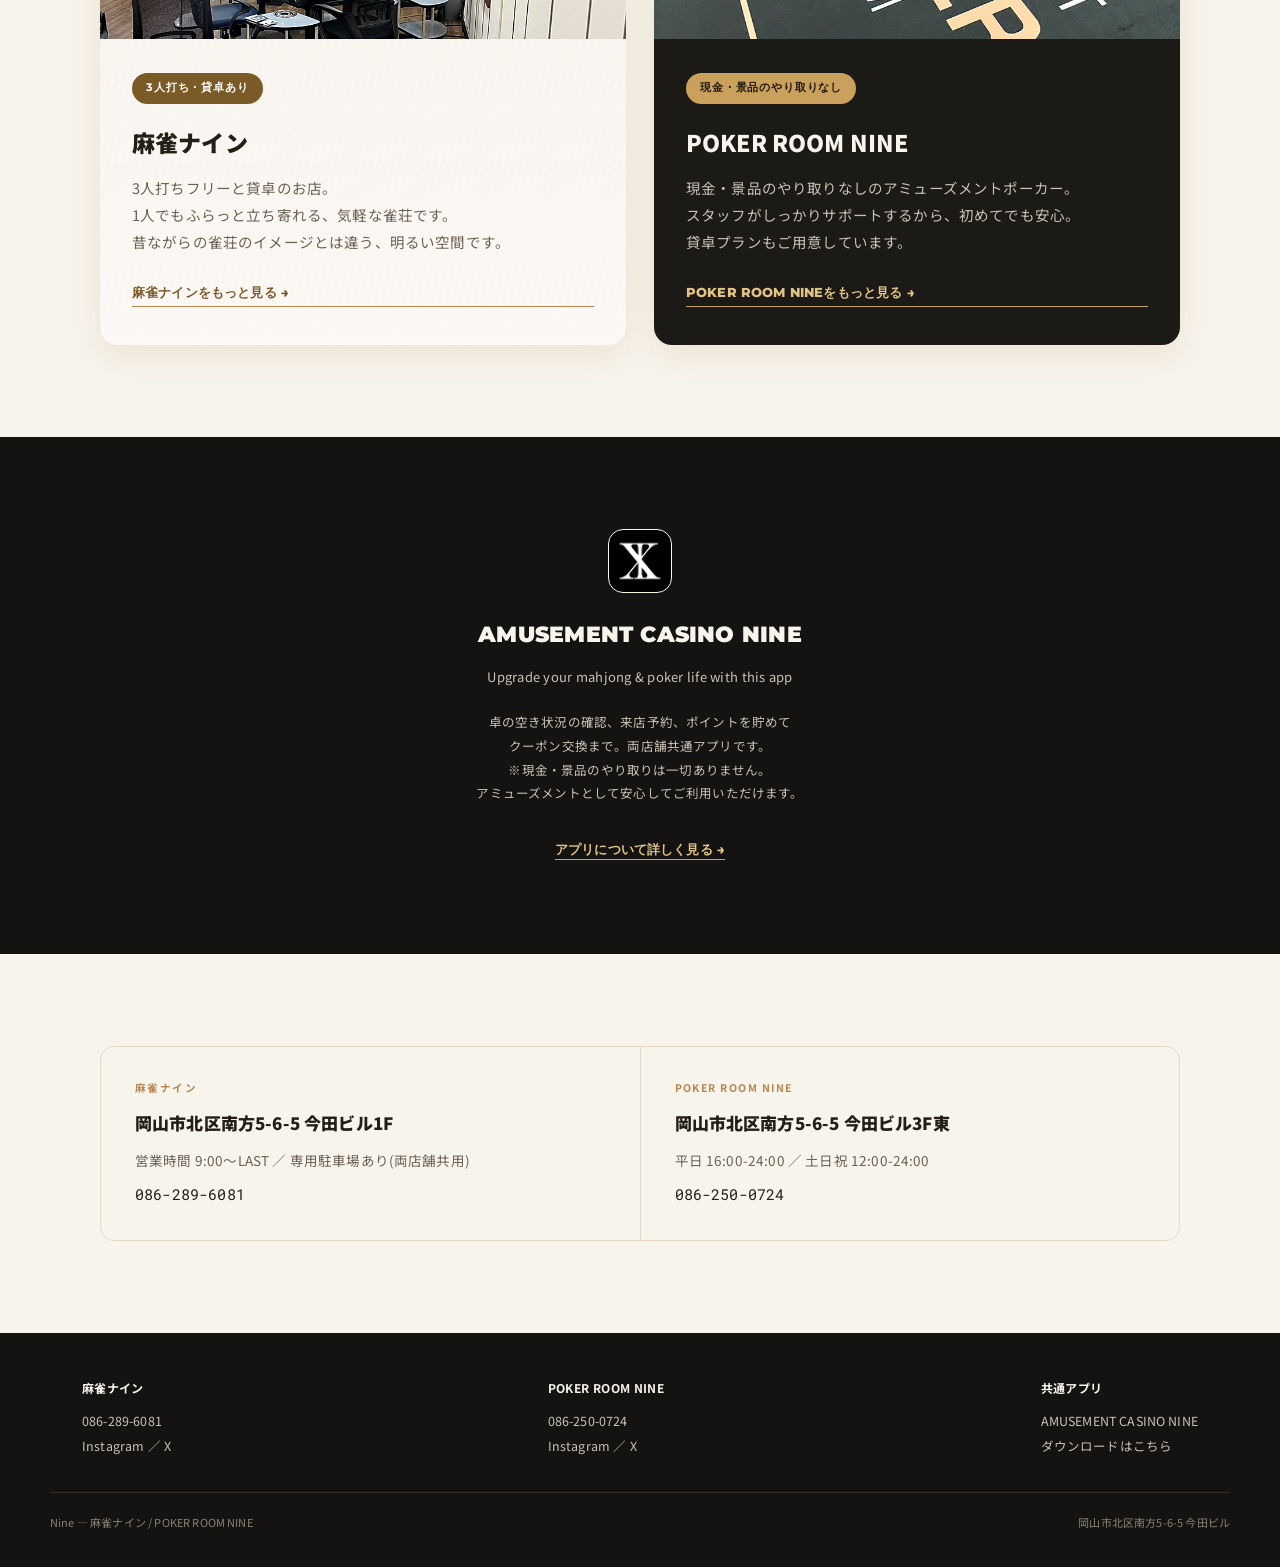
==== commit c3250e6b: "Shorten mobile line-break chunks site-wide to stop mid-word auto-wrap The real cause of "だから|らこそ", "" ====
--- a/index.html
+++ b/index.html
@@ -255,7 +255,7 @@
 <header class="hero" id="top">
   <div class="inner">
     <img class="script" src="[data-uri]" alt="Nine">
-    <h1>本気で愉しむ、大人の遊び場。</h1>
+    <h1>本気で愉しむ、<br class="br-mobile">大人の遊び場。</h1>
     <p class="sub">麻雀もポーカーも、<br class="br-mobile">人と人とをつなぐゲーム。<br class="br-mobile"><br class="br-pc">だから"顔の見える"<br class="br-mobile">楽しさを大事にしてきました。</p>
     <div class="cta-row">
       <a class="btn outline-dark" href="#store-mahjong">麻雀ナインを見る</a>
@@ -270,11 +270,11 @@
 <section class="story reveal">
   <div class="wrap">
     <div class="eyebrow">Nineについて</div>
-    <p>Nineは、岡山で麻雀とポーカーを楽しめる2つのお店です。<br class="br-mobile"><br class="br-pc">
-    そのどちらも、<br class="br-mobile"><b>人と人とをつなぐゲーム</b>。<br class="br-pc">
+    <p>Nineは、岡山で<br class="br-mobile">麻雀とポーカーを楽しめる<br class="br-mobile">2つのお店です。<br class="br-pc">
+    そのどちらも、<br class="br-mobile"><b>人と人とをつなぐゲーム</b>。<br class="br-mobile"><br class="br-pc">
     だからこそ、"顔の見える"<br class="br-mobile">楽しさを大切にしてきました。<br class="br-mobile"><br class="br-pc">
     初めての方も、常連さんも。<br class="br-mobile"><br class="br-pc">
-    みんなが楽しめる、みんなの集まる場所でありたいと<br class="br-mobile">思っています。</p>
+    みんなが楽しめる、<br class="br-mobile">みんなの集まる場所で<br class="br-mobile">ありたいと思っています。</p>
   </div>
 </section>
 
@@ -282,7 +282,7 @@
   <div class="wrap">
     <div class="heading reveal">
       <div class="eyebrow">2 Stores, 1 Brand</div>
-      <h2>2つのお店、それぞれの楽しみ方</h2>
+      <h2>2つのお店、<br class="br-mobile">それぞれの楽しみ方</h2>
     </div>
     <div class="grid">
       <div class="store-card mahjong reveal" id="store-mahjong">
@@ -290,7 +290,7 @@
         <div class="body">
           <span class="tag">3人打ち・貸卓あり</span>
           <h3>麻雀ナイン</h3>
-          <p class="desc">3人打ちフリーと貸卓のお店。<br class="br-mobile"><br class="br-pc">1人でもふらっと立ち寄れる、<br class="br-mobile">気軽な雀荘です。<br class="br-mobile"><br class="br-pc">昔ながらの雀荘のイメージとは違う、<br class="br-mobile">明るい空間です。</p>
+          <p class="desc">3人打ちフリーと貸卓のお店。<br class="br-mobile"><br class="br-pc">1人でもふらっと立ち寄れる、<br class="br-mobile">気軽な雀荘です。<br class="br-mobile"><br class="br-pc">昔ながらの雀荘のイメージとは<br class="br-mobile">違う、明るい空間です。</p>
           <a class="cta" href="mahjong.html">麻雀ナインをもっと見る →</a>
         </div>
       </div>
@@ -299,7 +299,7 @@
         <div class="body">
           <span class="tag">現金・景品のやり取りなし</span>
           <h3>POKER ROOM NINE</h3>
-          <p class="desc">現金・景品のやり取りなしの<br class="br-mobile">アミューズメントポーカー。<br class="br-mobile"><br class="br-pc">スタッフがしっかりサポートするから、<br class="br-mobile">初めてでも安心。<br class="br-mobile"><br class="br-pc">貸卓プランもご用意しています。</p>
+          <p class="desc">現金・景品のやり取りなしの<br class="br-mobile">アミューズメントポーカー。<br class="br-mobile"><br class="br-pc">スタッフがしっかり<br class="br-mobile">サポートするから、<br class="br-mobile">初めてでも安心。<br class="br-mobile"><br class="br-pc">貸卓プランも<br class="br-mobile">ご用意しています。</p>
           <a class="cta" href="poker.html">POKER ROOM NINEをもっと見る →</a>
         </div>
       </div>
@@ -312,7 +312,7 @@
     <div class="icon-badge"><img src="[data-uri]" alt="Nine アイコン"></div>
     <h2>AMUSEMENT CASINO NINE</h2>
     <p class="tagline">Upgrade your mahjong &amp; poker life with this app</p>
-    <p class="note">卓の空き状況の確認、来店予約、<br class="br-mobile">ポイントを貯めて<br class="br-pc">クーポン交換まで。<br class="br-mobile">両店舗共通アプリです。<br class="br-mobile"><br class="br-pc">※現金・景品のやり取りは一切ありません。<br class="br-mobile"><br class="br-pc">アミューズメントとして<br class="br-mobile">安心してご利用いただけます。</p>
+    <p class="note">卓の空き状況の確認、<br class="br-mobile">来店予約、ポイントを貯めて<br class="br-pc">クーポン交換まで。<br class="br-mobile">両店舗共通アプリです。<br class="br-mobile"><br class="br-pc">※現金・景品のやり取りは<br class="br-mobile">一切ありません。<br class="br-mobile"><br class="br-pc">アミューズメントとして<br class="br-mobile">安心してご利用いただけます。</p>
     <a class="cta" href="app.html">アプリについて詳しく見る →</a>
   </div>
 </section>
